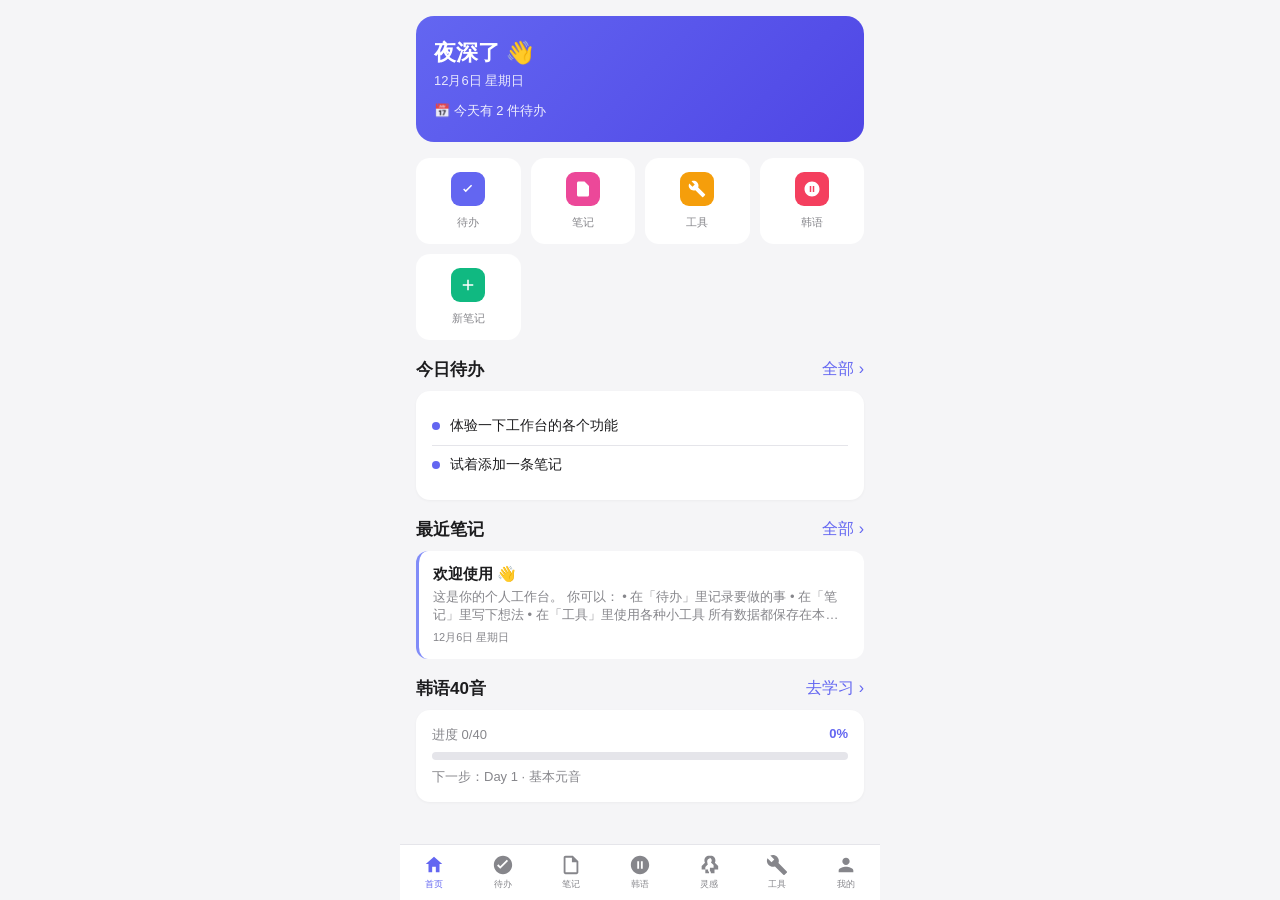
==== app-hub/index.html @ fc757495 "feat: 工作台+韩语40音+灵感" ====
<!DOCTYPE html>
<html lang="zh-CN">
<head>
  <meta charset="UTF-8">
  <meta name="viewport" content="width=device-width, initial-scale=1.0, maximum-scale=1.0, user-scalable=no, viewport-fit=cover">
  <meta name="apple-mobile-web-app-capable" content="yes">
  <meta name="apple-mobile-web-app-status-bar-style" content="black-translucent">
  <meta name="theme-color" content="#6366f1">
  <title>我的工作台</title>
  <link rel="stylesheet" href="styles.css?v=2">
  <link rel="preconnect" href="https://fonts.googleapis.com">
</head>
<body>
  <div id="app">
    <!-- 状态栏占位 -->
    <div class="statusbar-safe"></div>

    <!-- 主内容区 -->
    <main class="content" id="content">
      <!-- 各个 Tab 页面会在这里渲染 -->
    </main>

    <!-- 底部 Tab 栏 -->
    <nav class="tabbar" id="tabbar">
      <button class="tab-item active" data-tab="home">
        <svg viewBox="0 0 24 24" class="tab-icon"><path fill="currentColor" d="M12 3l9 8h-3v9h-4v-6h-4v6H6v-9H3l9-8z"/></svg>
        <span>首页</span>
      </button>
      <button class="tab-item" data-tab="todo">
        <svg viewBox="0 0 24 24" class="tab-icon"><path fill="currentColor" d="M9 16.2l-3.5-3.5 1.4-1.4L9 13.4l7.1-7.1 1.4 1.4L9 16.2zM12 2C6.5 2 2 6.5 2 12s4.5 10 10 10 10-4.5 10-10S17.5 2 12 2z"/></svg>
        <span>待办</span>
      </button>
      <button class="tab-item" data-tab="notes">
        <svg viewBox="0 0 24 24" class="tab-icon"><path fill="currentColor" d="M14 2H6c-1.1 0-2 .9-2 2v16c0 1.1.9 2 2 2h12c1.1 0 2-.9 2-2V8l-6-6zm4 18H6V4h7v5h5v11z"/></svg>
        <span>笔记</span>
      </button>
      <button class="tab-item" data-tab="korean">
        <svg viewBox="0 0 24 24" class="tab-icon"><path fill="currentColor" d="M12 2C6.5 2 2 6.5 2 12s4.5 10 10 10 10-4.5 10-10S17.5 2 12 2zm-1 14H9V8h2v8zm4 0h-2V8h2v8z"/></svg>
        <span>韩语</span>
      </button>
      <button class="tab-item" data-tab="inspire">
        <svg viewBox="0 0 24 24" class="tab-icon"><path fill="currentColor" d="M12 2C9.24 2 7 4.24 7 7c0 .89.23 1.72.63 2.45L4 13.08V17h4v4h4v-2h2v2h4v-4h4v-3.92l-3.63-3.63c.4-.73.63-1.56.63-2.45 0-2.76-2.24-5-5-5zm0 2c1.66 0 3 1.34 3 3 0 .56-.15 1.08-.42 1.54l-.42.7 2.84 2.84V15h-4v4h-2v-2H8v-2.92l2.84-2.84-.42-.7C10.15 9.08 10 8.56 10 8c0-1.66 1.34-3 3-3z"/></svg>
        <span>灵感</span>
      </button>
      <button class="tab-item" data-tab="tools">
        <svg viewBox="0 0 24 24" class="tab-icon"><path fill="currentColor" d="M22.7 19l-9.1-9.1c.9-2.3.4-5-1.5-6.9-2-2-5-2.4-7.4-1.3L9 6 6 9 1.6 4.7C.4 7.1.9 10.1 2.9 12.1c1.9 1.9 4.6 2.4 6.9 1.5l9.1 9.1c.4.4 1 .4 1.4 0l2.3-2.3c.5-.4.5-1.1.1-1.4z"/></svg>
        <span>工具</span>
      </button>
      <button class="tab-item" data-tab="me">
        <svg viewBox="0 0 24 24" class="tab-icon"><path fill="currentColor" d="M12 12c2.2 0 4-1.8 4-4s-1.8-4-4-4-4 1.8-4 4 1.8 4 4 4zm0 2c-2.7 0-8 1.3-8 4v2h16v-2c0-2.7-5.3-4-8-4z"/></svg>
        <span>我的</span>
      </button>
    </nav>

    <!-- 底部安全区 -->
    <div class="home-indicator"></div>
  </div>

  <!-- 全局 toast -->
  <div class="toast" id="toast"></div>

  <script src="hangul-data.js?v=3"></script>
  <script src="inspire-data.js"></script>
  <script src="app.js?v=3"></script>
</body>
</html>
---- app-hub/styles.css ----
/* ===== 全局重置 ===== */
* {
  margin: 0;
  padding: 0;
  box-sizing: border-box;
  -webkit-tap-highlight-color: transparent;
}

:root {
  --primary: #6366f1;
  --primary-light: #818cf8;
  --primary-dark: #4f46e5;
  --bg: #f5f5f7;
  --card: #ffffff;
  --text: #1d1d1f;
  --text-secondary: #86868b;
  --border: #e5e5ea;
  --danger: #ff3b30;
  --success: #34c759;
  --warning: #ff9500;
  --tabbar-h: 56px;
  --safe-top: env(safe-area-inset-top, 0px);
  --safe-bottom: env(safe-area-inset-bottom, 0px);
}

html, body {
  height: 100%;
  font-family: -apple-system, BlinkMacSystemFont, "PingFang SC", "Helvetica Neue", "Segoe UI", Roboto, sans-serif;
  font-size: 16px;
  color: var(--text);
  background: var(--bg);
  overflow: hidden;
  -webkit-font-smoothing: antialiased;
}

#app {
  display: flex;
  flex-direction: column;
  height: 100vh;
  height: 100dvh;
  max-width: 480px;
  margin: 0 auto;
  background: var(--bg);
  position: relative;
}

/* ===== 状态栏占位 ===== */
.statusbar-safe {
  height: var(--safe-top);
  background: var(--primary);
  flex-shrink: 0;
}

/* ===== 主内容区 ===== */
.content {
  flex: 1;
  overflow-y: auto;
  overflow-x: hidden;
  -webkit-overflow-scrolling: touch;
  padding-bottom: calc(var(--tabbar-h) + var(--safe-bottom) + 8px);
}

.content::-webkit-scrollbar { display: none; }

/* 页面通用 */
.page { padding: 16px; display: none; animation: fadeIn .25s ease; }
.page.active { display: block; }

@keyframes fadeIn {
  from { opacity: 0; transform: translateY(6px); }
  to { opacity: 1; transform: translateY(0); }
}

.page-title {
  font-size: 28px;
  font-weight: 700;
  margin-bottom: 4px;
  letter-spacing: -0.5px;
}
.page-subtitle {
  font-size: 14px;
  color: var(--text-secondary);
  margin-bottom: 20px;
}

/* ===== 卡片 ===== */
.card {
  background: var(--card);
  border-radius: 14px;
  padding: 16px;
  margin-bottom: 12px;
  box-shadow: 0 1px 3px rgba(0,0,0,0.04);
}

/* ===== 首页 ===== */
.greeting-card {
  background: linear-gradient(135deg, var(--primary) 0%, var(--primary-dark) 100%);
  color: #fff;
  border-radius: 18px;
  padding: 22px 18px;
  margin-bottom: 16px;
}
.greeting-card .hello { font-size: 22px; font-weight: 700; margin-bottom: 4px; }
.greeting-card .date { font-size: 13px; opacity: .85; }
.greeting-card .weather { margin-top: 12px; font-size: 13px; opacity: .9; display: flex; align-items: center; gap: 6px; }

.quick-grid {
  display: grid;
  grid-template-columns: repeat(4, 1fr);
  gap: 10px;
  margin-bottom: 16px;
}
.quick-item {
  background: var(--card);
  border-radius: 14px;
  padding: 14px 6px;
  text-align: center;
  cursor: pointer;
  transition: transform .12s;
  border: none;
  font: inherit;
  color: var(--text);
}
.quick-item:active { transform: scale(.94); }
.quick-item .qi-icon {
  width: 34px; height: 34px;
  border-radius: 9px;
  display: flex; align-items: center; justify-content: center;
  margin: 0 auto 6px;
  color: #fff;
}
.quick-item .qi-icon svg { width: 18px; height: 18px; fill: currentColor; }
.quick-item span { font-size: 11px; color: var(--text-secondary); }

.section-header {
  display: flex; justify-content: space-between; align-items: center;
  margin: 18px 0 10px;
}
.section-header h3 { font-size: 17px; font-weight: 600; }
.section-header .more { font-size: 13px; color: var(--primary); background: none; border: none; font: inherit; }

/* 待办列表预览 */
.todo-preview-item {
  display: flex; align-items: center; gap: 10px;
  padding: 10px 0;
  border-bottom: 1px solid var(--border);
}
.todo-preview-item:last-child { border-bottom: none; }
.todo-preview-item .dot { width: 8px; height: 8px; border-radius: 50%; background: var(--primary); flex-shrink: 0; }
.todo-preview-item.done .dot { background: var(--success); }
.todo-preview-item .txt { flex: 1; font-size: 14px; }
.todo-preview-item.done .txt { color: var(--text-secondary); text-decoration: line-through; }

/* ===== 待办页 ===== */
.todo-input-row {
  display: flex; gap: 8px; margin-bottom: 14px;
}
.todo-input-row input {
  flex: 1;
  border: 1.5px solid var(--border);
  border-radius: 10px;
  padding: 11px 14px;
  font-size: 15px;
  font-family: inherit;
  background: var(--card);
  color: var(--text);
  outline: none;
  transition: border-color .2s;
}
.todo-input-row input:focus { border-color: var(--primary); }
.todo-input-row button {
  background: var(--primary); color: #fff;
  border: none; border-radius: 10px;
  padding: 0 18px; font-size: 15px; font-weight: 600;
  font-family: inherit; cursor: pointer;
}
.todo-input-row button:active { background: var(--primary-dark); }

.todo-list { list-style: none; }
.todo-item {
  display: flex; align-items: center; gap: 12px;
  background: var(--card);
  border-radius: 12px;
  padding: 13px 14px;
  margin-bottom: 8px;
  animation: slideIn .2s ease;
}
@keyframes slideIn { from { opacity: 0; transform: translateX(-8px); } to { opacity: 1; transform: translateX(0); } }
.todo-item .check {
  width: 22px; height: 22px;
  border: 2px solid var(--border);
  border-radius: 50%;
  flex-shrink: 0;
  cursor: pointer;
  display: flex; align-items: center; justify-content: center;
  transition: all .2s;
}
.todo-item .check.done {
  background: var(--success); border-color: var(--success);
}
.todo-item .check.done svg { width: 12px; height: 12px; fill: #fff; }
.todo-item .check:not(.done) svg { display: none; }
.todo-item .todo-text { flex: 1; font-size: 15px; line-height: 1.4; }
.todo-item.done .todo-text { color: var(--text-secondary); text-decoration: line-through; }
.todo-item .del {
  background: none; border: none; color: var(--danger);
  font-size: 20px; cursor: pointer; padding: 4px 8px;
  opacity: 0; transition: opacity .2s;
}
.todo-item:active .del, .todo-item:hover .del { opacity: .7; }

.todo-empty {
  text-align: center; padding: 60px 20px; color: var(--text-secondary);
}
.todo-empty svg { width: 56px; height: 56px; fill: var(--border); margin-bottom: 12px; }

.todo-filter {
  display: flex; gap: 8px; margin-bottom: 14px; overflow-x: auto;
}
.todo-filter button {
  background: var(--card); border: 1px solid var(--border);
  border-radius: 16px; padding: 6px 14px; font-size: 13px;
  font-family: inherit; color: var(--text-secondary); white-space: nowrap; cursor: pointer;
}
.todo-filter button.active { background: var(--primary); color: #fff; border-color: var(--primary); }

/* ===== 笔记页 ===== */
.note-new {
  width: 100%; background: var(--primary); color: #fff;
  border: none; border-radius: 12px; padding: 13px;
  font-size: 15px; font-weight: 600; font-family: inherit;
  margin-bottom: 14px; cursor: pointer;
}
.note-new:active { background: var(--primary-dark); }

.note-item {
  background: var(--card); border-radius: 12px;
  padding: 14px; margin-bottom: 10px; cursor: pointer;
  border-left: 3px solid var(--primary-light);
}
.note-item .note-title { font-size: 15px; font-weight: 600; margin-bottom: 4px; }
.note-item .note-preview { font-size: 13px; color: var(--text-secondary); line-height: 1.4;
  display: -webkit-box; -webkit-line-clamp: 2; -webkit-box-orient: vertical; overflow: hidden; }
.note-item .note-date { font-size: 11px; color: var(--text-secondary); margin-top: 6px; }

/* 笔记编辑弹层 */
.modal-mask {
  position: fixed; inset: 0; background: rgba(0,0,0,.4);
  display: none; align-items: flex-end; justify-content: center;
  z-index: 100;
}
.modal-mask.show { display: flex; }
.modal {
  background: var(--card); width: 100%; max-width: 480px;
  border-radius: 18px 18px 0 0; padding: 18px;
  padding-bottom: calc(18px + var(--safe-bottom));
  animation: slideUp .25s ease;
}
@keyframes slideUp { from { transform: translateY(100%); } to { transform: translateY(0); } }
.modal-handle { width: 36px; height: 4px; background: var(--border); border-radius: 2px; margin: 0 auto 14px; }
.modal h3 { font-size: 17px; margin-bottom: 12px; text-align: center; }
.modal input, .modal textarea {
  width: 100%; border: 1.5px solid var(--border); border-radius: 10px;
  padding: 11px 14px; font-size: 15px; font-family: inherit;
  margin-bottom: 10px; background: var(--bg); color: var(--text); outline: none;
  resize: none;
}
.modal input:focus, .modal textarea:focus { border-color: var(--primary); }
.modal textarea { min-height: 140px; line-height: 1.5; }
.modal-actions { display: flex; gap: 10px; margin-top: 6px; }
.modal-actions button {
  flex: 1; padding: 12px; border-radius: 10px; font-size: 15px;
  font-weight: 600; font-family: inherit; cursor: pointer; border: none;
}
.btn-cancel { background: var(--bg); color: var(--text-secondary); }
.btn-save { background: var(--primary); color: #fff; }

/* ===== 工具页 ===== */
.tool-grid {
  display: grid; grid-template-columns: repeat(2, 1fr); gap: 12px;
}
.tool-card {
  background: var(--card); border-radius: 14px; padding: 18px 14px;
  text-align: center; cursor: pointer; transition: transform .12s;
  border: none; font: inherit; color: var(--text);
}
.tool-card:active { transform: scale(.95); }
.tool-card .tc-icon {
  width: 44px; height: 44px; border-radius: 12px;
  margin: 0 auto 10px; display: flex; align-items: center; justify-content: center;
  color: #fff;
}
.tool-card .tc-icon svg { width: 22px; height: 22px; fill: currentColor; }
.tool-card .tc-name { font-size: 14px; font-weight: 600; margin-bottom: 2px; }
.tool-card .tc-desc { font-size: 11px; color: var(--text-secondary); }

/* 工具结果展示 */
.tool-result {
  background: var(--card); border-radius: 12px; padding: 16px;
  margin-top: 14px; font-size: 14px; line-height: 1.6; white-space: pre-wrap;
  display: none;
}
.tool-result.show { display: block; }

/* ===== 我的页 ===== */
.profile-card {
  display: flex; align-items: center; gap: 14px;
  background: linear-gradient(135deg, var(--primary) 0%, var(--primary-dark) 100%);
  color: #fff; border-radius: 18px; padding: 20px; margin-bottom: 16px;
}
.avatar {
  width: 56px; height: 56px; border-radius: 50%;
  background: rgba(255,255,255,.25); display: flex; align-items: center; justify-content: center;
  font-size: 24px; font-weight: 700;
}
.profile-info .name { font-size: 18px; font-weight: 700; }
.profile-info .sub { font-size: 12px; opacity: .85; margin-top: 2px; }

.stats-row { display: flex; gap: 10px; margin-bottom: 16px; }
.stat-card {
  flex: 1; background: var(--card); border-radius: 14px; padding: 14px; text-align: center;
}
.stat-card .num { font-size: 24px; font-weight: 700; color: var(--primary); }
.stat-card .label { font-size: 12px; color: var(--text-secondary); margin-top: 2px; }

.menu-list { background: var(--card); border-radius: 14px; overflow: hidden; }
.menu-item {
  display: flex; align-items: center; gap: 12px;
  padding: 14px 16px; border-bottom: 1px solid var(--border);
  cursor: pointer; font-size: 15px;
}
.menu-item:last-child { border-bottom: none; }
.menu-item:active { background: var(--bg); }
.menu-item .mi-icon { width: 28px; height: 28px; border-radius: 7px; display: flex; align-items: center; justify-content: center; color: #fff; }
.menu-item .mi-icon svg { width: 15px; height: 15px; fill: currentColor; }
.menu-item .mi-text { flex: 1; }
.menu-item .mi-arrow { color: var(--text-secondary); font-size: 18px; }

/* ===== 底部 Tab 栏 ===== */
.tabbar {
  display: flex;
  height: var(--tabbar-h);
  background: rgba(255,255,255,.92);
  backdrop-filter: blur(20px);
  -webkit-backdrop-filter: blur(20px);
  border-top: 0.5px solid var(--border);
  flex-shrink: 0;
  position: relative;
  z-index: 10;
}
.tab-item {
  flex: 1;
  display: flex; flex-direction: column; align-items: center; justify-content: center;
  gap: 2px;
  background: none; border: none;
  color: var(--text-secondary);
  cursor: pointer;
  font-family: inherit;
  transition: color .15s;
}
.tab-item .tab-icon { width: 22px; height: 22px; fill: currentColor; }
.tab-item span { font-size: 9px; }
.tab-item.active { color: var(--primary); }

.home-indicator { height: var(--safe-bottom); background: rgba(255,255,255,.92); flex-shrink: 0; }

/* ===== Toast ===== */
.toast {
  position: fixed; bottom: calc(var(--tabbar-h) + var(--safe-bottom) + 24px);
  left: 50%; transform: translateX(-50%) translateY(20px);
  background: rgba(0,0,0,.78); color: #fff;
  padding: 10px 20px; border-radius: 20px;
  font-size: 14px; opacity: 0; pointer-events: none;
  transition: all .25s; z-index: 200;
  max-width: 80%; text-align: center;
}
.toast.show { opacity: 1; transform: translateX(-50%) translateY(0); }

/* 颜色辅助 */
.bg-indigo { background: #6366f1; }
.bg-pink { background: #ec4899; }
.bg-green { background: #10b981; }
.bg-orange { background: #f59e0b; }
.bg-blue { background: #3b82f6; }
.bg-purple { background: #8b5cf6; }
.bg-cyan { background: #06b6d4; }
.bg-red { background: #ef4444; }
.bg-teal { background: #14b8a6; }
.bg-rose { background: #f43f5e; }

/* ===== 韩语学习页 ===== */
.kr-overview {
  background: linear-gradient(135deg, #f43f5e 0%, #be123c 100%);
  color: #fff; border-radius: 18px; padding: 22px 18px; margin-bottom: 16px;
}
.kr-overview .kr-title { font-size: 22px; font-weight: 700; margin-bottom: 4px; }
.kr-overview .kr-sub { font-size: 13px; opacity: .85; margin-bottom: 14px; }
.kr-progress { background: rgba(255,255,255,.2); border-radius: 10px; height: 8px; overflow: hidden; margin-bottom: 6px; }
.kr-progress-bar { background: #fff; height: 100%; border-radius: 10px; transition: width .4s ease; }
.kr-progress-text { font-size: 12px; opacity: .9; display: flex; justify-content: space-between; }

.kr-day-list { display: flex; flex-direction: column; gap: 10px; }
.kr-day-card {
  background: var(--card); border-radius: 14px; padding: 14px 16px;
  display: flex; align-items: center; gap: 12px; cursor: pointer;
  transition: transform .12s; border: 1.5px solid transparent;
}
.kr-day-card:active { transform: scale(.98); }
.kr-day-card.done { border-color: var(--success); background: #f0fdf4; }
.kr-day-card.current { border-color: var(--primary); }
.kr-day-card.locked { opacity: .5; }
.kr-day-num {
  width: 40px; height: 40px; border-radius: 12px; flex-shrink: 0;
  display: flex; align-items: center; justify-content: center;
  font-size: 16px; font-weight: 700; color: #fff; background: var(--text-secondary);
}
.kr-day-card.done .kr-day-num { background: var(--success); }
.kr-day-card.current .kr-day-num { background: var(--primary); }
.kr-day-info { flex: 1; min-width: 0; }
.kr-day-info .kr-day-title { font-size: 15px; font-weight: 600; }
.kr-day-info .kr-day-meta { font-size: 12px; color: var(--text-secondary); margin-top: 2px; }
.kr-day-status { font-size: 20px; }

/* 字母卡片区 */
.kr-section-title { font-size: 17px; font-weight: 600; margin: 18px 0 12px; }
.kr-letters { display: grid; grid-template-columns: repeat(2, 1fr); gap: 10px; }
.kr-letter-card {
  background: var(--card); border-radius: 14px; padding: 16px 12px;
  text-align: center; position: relative; cursor: pointer;
  transition: transform .12s; border: 1.5px solid transparent;
}
.kr-letter-card:active { transform: scale(.95); }
.kr-letter-card.flipped { background: linear-gradient(135deg, #f43f5e 0%, #be123c 100%); color: #fff; }
.kr-letter-card.flipped .kr-lc-sound,
.kr-letter-card.flipped .kr-lc-roman,
.kr-letter-card.flipped .kr-lc-ex { color: rgba(255,255,255,.9); }
.kr-lc-letter { font-size: 40px; font-weight: 700; line-height: 1; margin-bottom: 6px; }
.kr-lc-sound { font-size: 13px; color: var(--text-secondary); }
.kr-lc-roman { font-size: 12px; color: var(--primary); font-weight: 600; margin-top: 2px; }
.kr-lc-ex { font-size: 11px; color: var(--text-secondary); margin-top: 6px; line-height: 1.3; }
.kr-lc-zh { font-size: 16px; font-weight: 700; color: #fef08a; margin-top: 4px; }
.kr-lc-tip { font-size: 11px; color: rgba(255,255,255,.75); margin-top: 4px; line-height: 1.35; padding: 0 2px; }
.kr-lc-type { position: absolute; top: 6px; right: 8px; font-size: 9px; color: var(--text-secondary); background: var(--bg); padding: 1px 6px; border-radius: 8px; }

.kr-tip {
  background: #fff7ed; border-left: 3px solid #f59e0b;
  border-radius: 8px; padding: 12px 14px; margin-bottom: 14px;
  font-size: 13px; line-height: 1.5; color: #92400e;
}

.kr-practice-list { display: flex; flex-direction: column; gap: 8px; }
.kr-practice-item {
  background: var(--card); border-radius: 12px; padding: 14px;
  display: flex; align-items: center; gap: 14px;
}
.kr-practice-item .kr-pw { font-size: 28px; font-weight: 700; min-width: 80px; }
.kr-practice-item .kr-pi { flex: 1; }
.kr-practice-item .kr-pr { font-size: 13px; color: var(--primary); font-weight: 600; }
.kr-practice-item .kr-pm { font-size: 12px; color: var(--text-secondary); margin-top: 2px; }

.kr-complete-btn {
  width: 100%; background: var(--success); color: #fff;
  border: none; border-radius: 12px; padding: 14px;
  font-size: 15px; font-weight: 600; font-family: inherit;
  margin-top: 16px; cursor: pointer;
}
.kr-complete-btn:active { background: #059669; }
.kr-complete-btn:disabled { background: var(--border); color: var(--text-secondary); cursor: not-allowed; }

.kr-back {
  background: none; border: none; color: var(--primary);
  font-size: 14px; font-family: inherit; margin-bottom: 12px; cursor: pointer;
  display: flex; align-items: center; gap: 4px;
}

.kr-quiz { background: var(--card); border-radius: 14px; padding: 18px; margin-top: 14px; }
.kr-quiz-q { font-size: 15px; margin-bottom: 14px; text-align: center; }
.kr-quiz-letter { font-size: 56px; font-weight: 700; text-align: center; color: var(--primary); margin: 8px 0 18px; }
.kr-quiz-options { display: grid; grid-template-columns: 1fr 1fr; gap: 8px; }
.kr-quiz-opt {
  background: var(--bg); border: 1.5px solid var(--border); border-radius: 10px;
  padding: 12px; font-size: 14px; font-family: inherit; cursor: pointer;
  transition: all .15s;
}
.kr-quiz-opt:active { transform: scale(.96); }
.kr-quiz-opt.correct { background: #f0fdf4; border-color: var(--success); color: var(--success); }
.kr-quiz-opt.wrong { background: #fef2f2; border-color: var(--danger); color: var(--danger); }

/* 字母卡内朗读按钮 */
.kr-card-speak {
  background: rgba(255,255,255,.25);
  border: 1px solid rgba(255,255,255,.4);
  color: #fff;
  border-radius: 14px;
  padding: 5px 12px;
  font-size: 12px;
  font-family: inherit;
  margin-top: 8px;
  cursor: pointer;
}
.kr-card-speak:active { transform: scale(.92); }

/* 练习词朗读按钮 */
.kr-play-btn {
  background: var(--bg);
  border: none;
  border-radius: 50%;
  width: 38px; height: 38px;
  font-size: 18px;
  cursor: pointer;
  flex-shrink: 0;
  transition: transform .12s;
}
.kr-play-btn:active { transform: scale(.88); background: var(--primary); color: #fff; }

.kr-quiz-play {
  background: var(--primary) !important;
  color: #fff !important;
}
.kr-quiz-play:active { transform: scale(.9); }

/* ===== 跟读录音对比 ===== */
.kr-card-actions {
  display: flex; gap: 4px; justify-content: center; margin-top: 8px;
}
.kr-card-actions .kr-card-speak,
.kr-card-actions .kr-card-rec,
.kr-card-actions .kr-card-raw {
  background: rgba(255,255,255,.25);
  border: 1px solid rgba(255,255,255,.4);
  color: #fff;
  border-radius: 12px;
  padding: 5px 4px;
  font-size: 10px;
  font-family: inherit;
  cursor: pointer;
  flex: 1;
}
.kr-card-actions .kr-card-speak:active,
.kr-card-actions .kr-card-rec:active,
.kr-card-actions .kr-card-raw:active { transform: scale(.92); }

.kr-practice-actions { display: flex; gap: 6px; flex-shrink: 0; }
.kr-rec-sm { background: #fef2f2 !important; }
.kr-rec-sm:active { background: var(--danger) !important; color: #fff !important; }

/* 录音面板 */
.rec-panel { max-height: 85vh; overflow-y: auto; }

.rec-letter-display {
  display: flex; align-items: center; gap: 16px;
  background: linear-gradient(135deg, #f43f5e 0%, #be123c 100%);
  color: #fff; border-radius: 14px; padding: 16px; margin-bottom: 14px;
}
.rec-letter-big { font-size: 48px; font-weight: 700; line-height: 1; }
.rec-letter-info { flex: 1; }
.rec-letter-info .rec-roman { font-size: 15px; font-weight: 600; opacity: .95; }
.rec-letter-info .rec-sound { font-size: 13px; opacity: .85; margin: 2px 0; }
.rec-letter-info .rec-ex { font-size: 12px; opacity: .75; }

.rec-wave-wrap {
  background: #1e1b4b; border-radius: 12px; padding: 8px;
  margin-bottom: 14px; min-height: 96px;
  display: flex; flex-direction: column; align-items: center; justify-content: center;
  position: relative;
}
.rec-wave-wrap canvas { width: 100%; max-width: 280px; height: 80px; border-radius: 8px; }
.rec-wave-placeholder {
  position: absolute; color: #818cf8; font-size: 13px;
}

.rec-controls { display: flex; gap: 8px; flex-wrap: wrap; margin-bottom: 12px; }
.rec-btn {
  flex: 1; min-width: 72px;
  border: none; border-radius: 10px; padding: 10px 6px;
  font-size: 13px; font-weight: 600; font-family: inherit; cursor: pointer;
  transition: transform .12s;
}
.rec-btn:active { transform: scale(.96); }
.rec-btn-primary { background: var(--primary); color: #fff; }
.rec-btn-danger { background: var(--danger); color: #fff; width: 100%; flex: none; }
.rec-btn-ghost { background: var(--bg); color: var(--text); border: 1.5px solid var(--border); }

.rec-tip {
  background: #eff6ff; border-left: 3px solid #3b82f6;
  border-radius: 8px; padding: 10px 12px; margin-bottom: 12px;
  font-size: 12px; line-height: 1.5; color: #1e40af;
}

/* ===== 灵感页 ===== */
.inspire-concept-card {
  background: linear-gradient(135deg, #7c3aed 0%, #ec4899 100%);
  color: #fff; border-radius: 18px; padding: 20px 18px; margin-bottom: 16px;
}
.inspire-concept-label { font-size: 12px; opacity: .85; margin-bottom: 6px; }
.inspire-concept-title { font-size: 22px; font-weight: 700; margin-bottom: 8px; }
.inspire-concept-desc { font-size: 13px; line-height: 1.6; opacity: .95; }

.inspire-art-card {
  background: var(--card); border-radius: 14px; overflow: hidden;
  margin-bottom: 12px; box-shadow: 0 1px 3px rgba(0,0,0,.06);
}
.inspire-art-card img { width: 100%; display: block; max-height: 300px; object-fit: cover; background: #f3f4f6; }
.inspire-art-info { padding: 12px 14px; }
.inspire-art-title { font-size: 15px; font-weight: 600; margin-bottom: 2px; }
.inspire-art-artist { font-size: 12px; color: var(--text-secondary); line-height: 1.4; }
.inspire-art-meta { font-size: 11px; color: var(--text-secondary); margin-top: 4px; }

.inspire-photo-card {
  background: var(--card); border-radius: 14px; overflow: hidden;
  margin-bottom: 16px; box-shadow: 0 1px 3px rgba(0,0,0,.06);
}
.inspire-photo-info { padding: 10px 14px; font-size: 12px; color: var(--text-secondary); }

.inspire-sites { display: flex; flex-direction: column; gap: 8px; }
.inspire-site-card {
  display: flex; align-items: center; gap: 12px;
  background: var(--card); border-radius: 12px; padding: 12px 14px;
  text-decoration: none; color: var(--text); transition: transform .12s;
}
.inspire-site-card:active { transform: scale(.98); }
.inspire-site-icon {
  width: 38px; height: 38px; border-radius: 10px; flex-shrink: 0;
  display: flex; align-items: center; justify-content: center;
  color: #fff; font-size: 16px; font-weight: 700;
}
.inspire-site-info { flex: 1; min-width: 0; }
.inspire-site-name { font-size: 14px; font-weight: 600; }
.inspire-site-desc { font-size: 12px; color: var(--text-secondary); margin-top: 1px; }
.inspire-site-cat { font-size: 10px; color: var(--text-secondary); background: var(--bg); padding: 3px 8px; border-radius: 8px; flex-shrink: 0; }

.inspire-tip-card {
  background: #fdf4ff; border-left: 3px solid #a855f7;
  border-radius: 8px; padding: 12px 14px; margin-top: 16px;
  font-size: 13px; line-height: 1.7; color: #6b21a8;
}
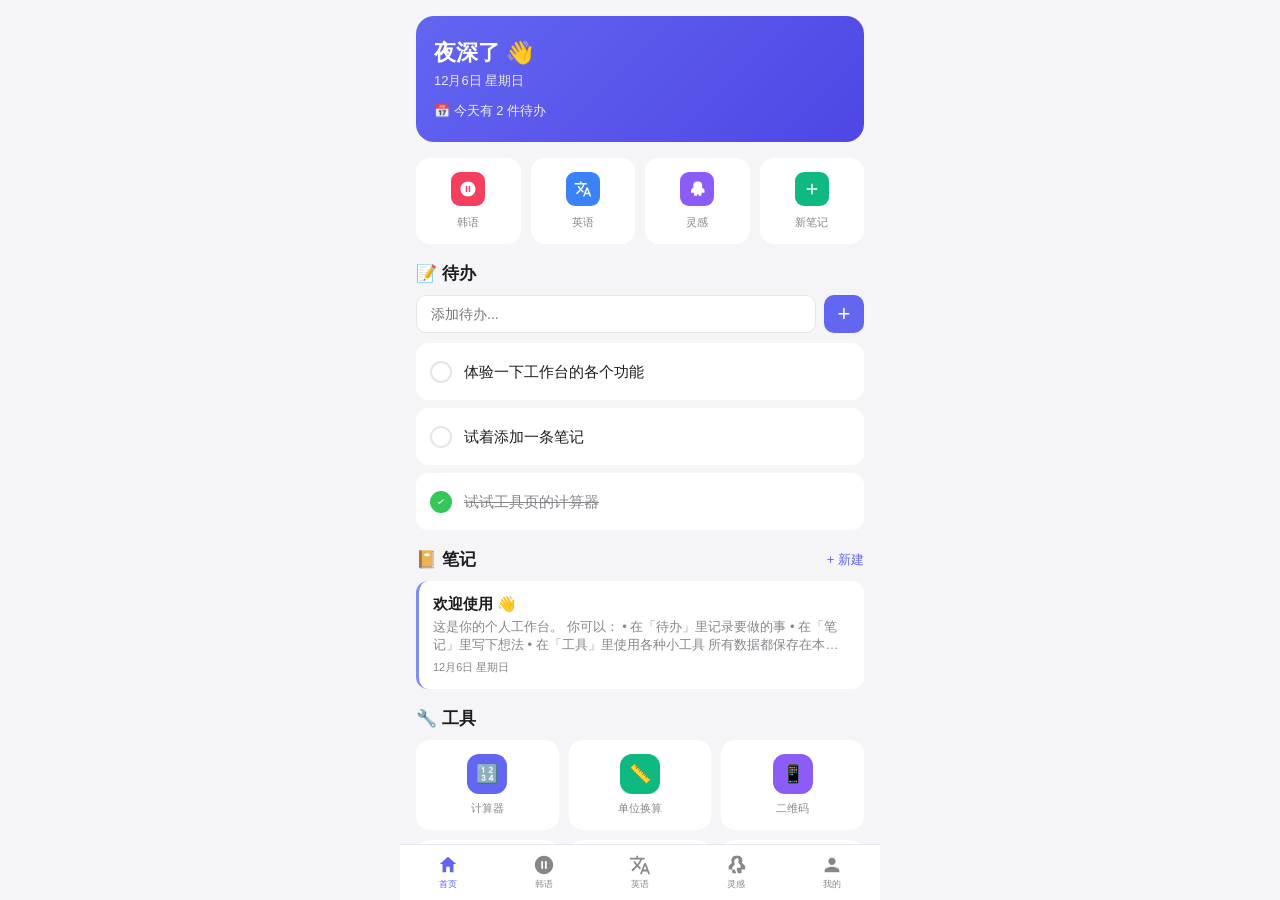
==== commit 5e732209: "refactor: 合并待办/笔记/工具到首页，精简为5个Tab" ====
--- a/app-hub/index.html
+++ b/app-hub/index.html
@@ -26,27 +26,19 @@
         <svg viewBox="0 0 24 24" class="tab-icon"><path fill="currentColor" d="M12 3l9 8h-3v9h-4v-6h-4v6H6v-9H3l9-8z"/></svg>
         <span>首页</span>
       </button>
-      <button class="tab-item" data-tab="todo">
-        <svg viewBox="0 0 24 24" class="tab-icon"><path fill="currentColor" d="M9 16.2l-3.5-3.5 1.4-1.4L9 13.4l7.1-7.1 1.4 1.4L9 16.2zM12 2C6.5 2 2 6.5 2 12s4.5 10 10 10 10-4.5 10-10S17.5 2 12 2z"/></svg>
-        <span>待办</span>
-      </button>
-      <button class="tab-item" data-tab="notes">
-        <svg viewBox="0 0 24 24" class="tab-icon"><path fill="currentColor" d="M14 2H6c-1.1 0-2 .9-2 2v16c0 1.1.9 2 2 2h12c1.1 0 2-.9 2-2V8l-6-6zm4 18H6V4h7v5h5v11z"/></svg>
-        <span>笔记</span>
-      </button>
-      <button class="tab-item" data-tab="korean">
+<button class="tab-item" data-tab="korean">
         <svg viewBox="0 0 24 24" class="tab-icon"><path fill="currentColor" d="M12 2C6.5 2 2 6.5 2 12s4.5 10 10 10 10-4.5 10-10S17.5 2 12 2zm-1 14H9V8h2v8zm4 0h-2V8h2v8z"/></svg>
         <span>韩语</span>
+      </button>
+      <button class="tab-item" data-tab="english">
+        <svg viewBox="0 0 24 24" class="tab-icon"><path fill="currentColor" d="M12.87 15.07l-2.54-2.51.03-.03c1.74-1.94 2.98-4.17 3.71-6.53H17V4h-7V2H8v2H1v1.99h11.17C11.5 7.92 10.44 9.75 9 11.35 8.07 10.32 7.3 9.19 6.69 8h-2c.73 1.63 1.73 3.17 2.98 4.56l-5.09 5.02L4 19l5-5 3.11 3.11.76-2.04zM18.5 10h-2L12 22h2l1.12-3h4.75L21 22h2l-4.5-12zm-2.62 7l1.62-4.33L19.12 17h-3.24z"/></svg>
+        <span>英语</span>
       </button>
       <button class="tab-item" data-tab="inspire">
         <svg viewBox="0 0 24 24" class="tab-icon"><path fill="currentColor" d="M12 2C9.24 2 7 4.24 7 7c0 .89.23 1.72.63 2.45L4 13.08V17h4v4h4v-2h2v2h4v-4h4v-3.92l-3.63-3.63c.4-.73.63-1.56.63-2.45 0-2.76-2.24-5-5-5zm0 2c1.66 0 3 1.34 3 3 0 .56-.15 1.08-.42 1.54l-.42.7 2.84 2.84V15h-4v4h-2v-2H8v-2.92l2.84-2.84-.42-.7C10.15 9.08 10 8.56 10 8c0-1.66 1.34-3 3-3z"/></svg>
         <span>灵感</span>
       </button>
-      <button class="tab-item" data-tab="tools">
-        <svg viewBox="0 0 24 24" class="tab-icon"><path fill="currentColor" d="M22.7 19l-9.1-9.1c.9-2.3.4-5-1.5-6.9-2-2-5-2.4-7.4-1.3L9 6 6 9 1.6 4.7C.4 7.1.9 10.1 2.9 12.1c1.9 1.9 4.6 2.4 6.9 1.5l9.1 9.1c.4.4 1 .4 1.4 0l2.3-2.3c.5-.4.5-1.1.1-1.4z"/></svg>
-        <span>工具</span>
-      </button>
-      <button class="tab-item" data-tab="me">
+<button class="tab-item" data-tab="me">
         <svg viewBox="0 0 24 24" class="tab-icon"><path fill="currentColor" d="M12 12c2.2 0 4-1.8 4-4s-1.8-4-4-4-4 1.8-4 4 1.8 4 4 4zm0 2c-2.7 0-8 1.3-8 4v2h16v-2c0-2.7-5.3-4-8-4z"/></svg>
         <span>我的</span>
       </button>
@@ -61,6 +53,7 @@
 
   <script src="hangul-data.js?v=3"></script>
   <script src="inspire-data.js"></script>
+  <script src="english-data.js"></script>
   <script src="app.js?v=3"></script>
 </body>
 </html>
--- a/app-hub/styles.css
+++ b/app-hub/styles.css
@@ -634,3 +634,102 @@
   border-radius: 8px; padding: 12px 14px; margin-top: 16px;
   font-size: 13px; line-height: 1.7; color: #6b21a8;
 }
+
+/* ===== 英语学习页 ===== */
+.en-overview {
+  background: linear-gradient(135deg, #2563eb 0%, #1d4ed8 100%);
+  color: #fff; border-radius: 18px; padding: 22px 18px; margin-bottom: 16px;
+}
+.en-overview .en-title { font-size: 22px; font-weight: 700; margin-bottom: 4px; }
+.en-overview .en-sub { font-size: 13px; opacity: .85; margin-bottom: 14px; }
+.en-progress { background: rgba(255,255,255,.2); border-radius: 10px; height: 8px; overflow: hidden; margin-bottom: 6px; }
+.en-progress-bar { background: #fff; height: 100%; border-radius: 10px; transition: width .4s; }
+.en-progress-text { font-size: 12px; opacity: .9; display: flex; justify-content: space-between; }
+
+.en-quick-grid { display: grid; grid-template-columns: repeat(3, 1fr); gap: 10px; margin-bottom: 16px; }
+.en-quick-card {
+  background: var(--card); border: none; border-radius: 14px; padding: 16px 8px;
+  text-align: center; cursor: pointer; font-family: inherit; transition: transform .12s;
+}
+.en-quick-card:active { transform: scale(.94); }
+.en-qc-icon { width: 40px; height: 40px; border-radius: 12px; margin: 0 auto 8px; display: flex; align-items: center; justify-content: center; font-size: 20px; }
+.en-qc-name { font-size: 13px; font-weight: 600; margin-bottom: 2px; }
+.en-qc-desc { font-size: 10px; color: var(--text-secondary); }
+
+.en-checkin-btn {
+  width: 100%; background: var(--primary); color: #fff; border: none;
+  border-radius: 12px; padding: 14px; font-size: 15px; font-weight: 600;
+  font-family: inherit; cursor: pointer; margin-bottom: 14px;
+}
+.en-checkin-btn:active { background: var(--primary-dark); }
+.en-checkin-btn.done { background: var(--success); }
+
+.en-tip-card {
+  background: #eff6ff; border-left: 3px solid #2563eb;
+  border-radius: 8px; padding: 12px 14px; font-size: 13px; line-height: 1.7; color: #1e40af;
+}
+
+.en-scene-card {
+  background: var(--card); border-radius: 14px; padding: 16px; margin-bottom: 12px;
+  border-left: 4px solid var(--primary);
+}
+.en-scene-label { font-size: 12px; color: var(--primary); font-weight: 600; margin-bottom: 8px; }
+.en-scene-en { font-size: 18px; font-weight: 600; line-height: 1.4; margin-bottom: 4px; }
+.en-scene-zh { font-size: 13px; color: var(--text-secondary); margin-bottom: 10px; }
+.en-scene-actions { display: flex; gap: 8px; }
+.en-play-btn, .en-rec-btn {
+  background: var(--bg); border: 1px solid var(--border); border-radius: 10px;
+  padding: 8px 14px; font-size: 13px; font-family: inherit; cursor: pointer; color: var(--text);
+}
+.en-play-btn:active { background: var(--primary); color: #fff; border-color: var(--primary); }
+.en-rec-btn:active { background: var(--danger); color: #fff; border-color: var(--danger); }
+
+.en-scene-nav { display: flex; gap: 10px; margin-top: 14px; }
+.en-nav-btn {
+  flex: 1; background: var(--card); border: 1px solid var(--border);
+  border-radius: 10px; padding: 12px; font-size: 14px; font-family: inherit; cursor: pointer;
+}
+.en-nav-btn:disabled { opacity: .4; }
+.en-nav-btn:active:not(:disabled) { background: var(--primary); color: #fff; border-color: var(--primary); }
+
+.en-word-card {
+  background: var(--card); border-radius: 12px; padding: 14px; margin-bottom: 10px;
+}
+.en-word-header { display: flex; justify-content: space-between; align-items: center; margin-bottom: 4px; }
+.en-word-en { font-size: 20px; font-weight: 700; color: var(--primary); }
+.en-word-play { background: var(--bg); border: none; border-radius: 50%; width: 32px; height: 32px; font-size: 14px; cursor: pointer; }
+.en-word-play:active { background: var(--primary); color: #fff; }
+.en-word-zh { font-size: 14px; color: var(--text); margin-bottom: 6px; }
+.en-word-example { font-size: 13px; color: var(--text-secondary); font-style: italic; background: var(--bg); padding: 8px 10px; border-radius: 8px; }
+
+.en-rec-text {
+  font-size: 18px; font-weight: 600; text-align: center; padding: 16px;
+  background: var(--bg); border-radius: 10px; margin-bottom: 14px; color: var(--primary);
+}
+
+/* 首页待办输入 */
+.home-todo-input { display: flex; gap: 8px; margin-bottom: 10px; }
+.home-todo-input input {
+  flex: 1; border: 1.5px solid var(--border); border-radius: 10px;
+  padding: 10px 14px; font-size: 14px; font-family: inherit; background: var(--card); outline: none;
+}
+.home-todo-input input:focus { border-color: var(--primary); }
+.home-todo-input button {
+  background: var(--primary); color: #fff; border: none; border-radius: 10px;
+  width: 40px; font-size: 22px; font-family: inherit; cursor: pointer;
+}
+
+/* 首页工具网格 */
+.home-tools-grid {
+  display: grid; grid-template-columns: repeat(3, 1fr); gap: 10px; margin-bottom: 12px;
+}
+.home-tool-card {
+  background: var(--card); border: none; border-radius: 14px; padding: 14px 6px;
+  text-align: center; cursor: pointer; font-family: inherit; transition: transform .12s;
+}
+.home-tool-card:active { transform: scale(.94); }
+.home-tool-icon {
+  width: 40px; height: 40px; border-radius: 12px; margin: 0 auto 6px;
+  display: flex; align-items: center; justify-content: center; font-size: 18px; color: #fff;
+}
+.home-tool-card span { font-size: 11px; color: var(--text-secondary); }
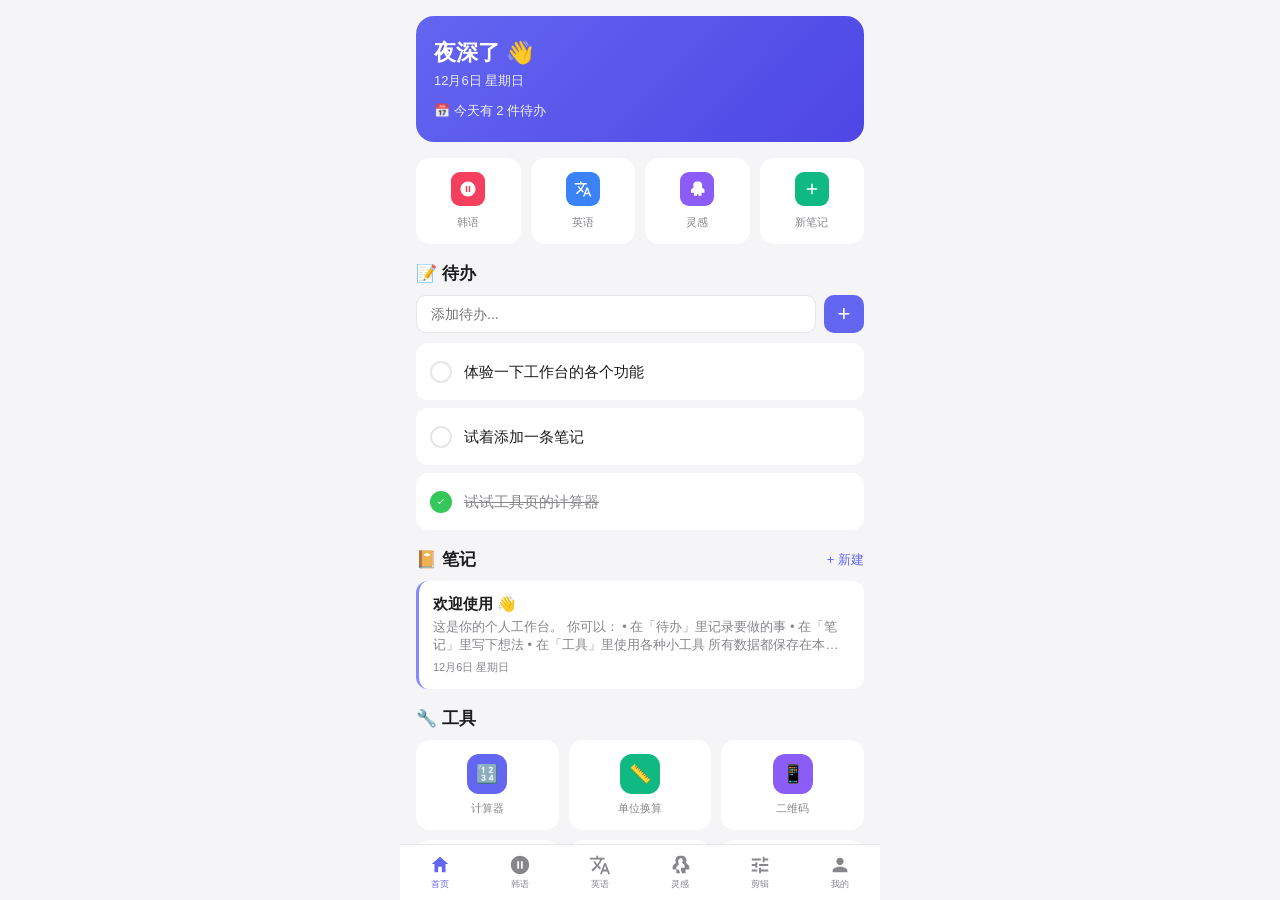
==== commit 976825e1: "fix: 修复剪辑Tab未显示的问题" ====
--- a/app-hub/index.html
+++ b/app-hub/index.html
@@ -38,6 +38,10 @@
         <svg viewBox="0 0 24 24" class="tab-icon"><path fill="currentColor" d="M12 2C9.24 2 7 4.24 7 7c0 .89.23 1.72.63 2.45L4 13.08V17h4v4h4v-2h2v2h4v-4h4v-3.92l-3.63-3.63c.4-.73.63-1.56.63-2.45 0-2.76-2.24-5-5-5zm0 2c1.66 0 3 1.34 3 3 0 .56-.15 1.08-.42 1.54l-.42.7 2.84 2.84V15h-4v4h-2v-2H8v-2.92l2.84-2.84-.42-.7C10.15 9.08 10 8.56 10 8c0-1.66 1.34-3 3-3z"/></svg>
         <span>灵感</span>
       </button>
+      <button class="tab-item" data-tab="edit">
+        <svg viewBox="0 0 24 24" class="tab-icon"><path fill="currentColor" d="M3 17v2h6v-2H3zM3 5v2h10V5H3zm10 16v-2h8v-2h-8v-2h-2v6h2zM7 9v2H3v2h4v2h2V9H7zm14 4v-2H11v2h10zm-6-4h2V7h4V5h-4V3h-2v6z"/></svg>
+        <span>剪辑</span>
+      </button>
 <button class="tab-item" data-tab="me">
         <svg viewBox="0 0 24 24" class="tab-icon"><path fill="currentColor" d="M12 12c2.2 0 4-1.8 4-4s-1.8-4-4-4-4 1.8-4 4 1.8 4 4 4zm0 2c-2.7 0-8 1.3-8 4v2h16v-2c0-2.7-5.3-4-8-4z"/></svg>
         <span>我的</span>
@@ -54,6 +58,7 @@
   <script src="hangul-data.js?v=3"></script>
   <script src="inspire-data.js"></script>
   <script src="english-data.js"></script>
+  <script src="edit-data.js"></script>
   <script src="app.js?v=3"></script>
 </body>
 </html>
--- a/app-hub/styles.css
+++ b/app-hub/styles.css
@@ -733,3 +733,54 @@
   display: flex; align-items: center; justify-content: center; font-size: 18px; color: #fff;
 }
 .home-tool-card span { font-size: 11px; color: var(--text-secondary); }
+
+/* ===== 剪辑学习页 ===== */
+.edit-overview {
+  background: linear-gradient(135deg, #f59e0b 0%, #d97706 100%);
+  color: #fff; border-radius: 18px; padding: 22px 18px; margin-bottom: 16px;
+}
+.edit-overview .edit-title { font-size: 22px; font-weight: 700; margin-bottom: 4px; }
+.edit-overview .edit-sub { font-size: 13px; opacity: .85; margin-bottom: 14px; }
+
+.edit-day-card {
+  background: var(--card); border-radius: 12px; padding: 14px; margin-bottom: 8px;
+  border-left: 4px solid var(--border); transition: border-color .2s;
+}
+.edit-day-card.done { border-left-color: var(--success); background: #f0fdf4; }
+.edit-day-header { display: flex; align-items: center; gap: 10px; }
+.edit-day-num {
+  width: 36px; height: 36px; border-radius: 10px; flex-shrink: 0;
+  display: flex; align-items: center; justify-content: center;
+  font-size: 13px; font-weight: 700; color: #fff; background: #f59e0b;
+}
+.edit-day-num.done { background: var(--success); }
+.edit-day-info { flex: 1; min-width: 0; }
+.edit-day-task { font-size: 14px; font-weight: 600; line-height: 1.3; }
+.edit-day-tip { font-size: 11px; color: var(--text-secondary); margin-top: 3px; line-height: 1.3; }
+.edit-day-btn {
+  background: #f59e0b; color: #fff; border: none; border-radius: 10px;
+  padding: 6px 12px; font-size: 12px; font-family: inherit; cursor: pointer; flex-shrink: 0;
+}
+.edit-day-btn.done { background: var(--success); }
+.edit-day-btn:active { transform: scale(.92); }
+
+.edit-skill-card {
+  display: flex; gap: 12px; background: var(--card); border-radius: 12px;
+  padding: 14px; margin-bottom: 10px;
+}
+.edit-skill-num {
+  width: 28px; height: 28px; border-radius: 8px; flex-shrink: 0;
+  display: flex; align-items: center; justify-content: center;
+  font-size: 13px; font-weight: 700; color: #fff; background: #f59e0b;
+}
+.edit-skill-body { flex: 1; }
+.edit-skill-title { font-size: 15px; font-weight: 600; margin-bottom: 4px; }
+.edit-skill-desc { font-size: 13px; color: var(--text-secondary); line-height: 1.5; }
+
+.edit-shortcut-list { display: flex; flex-direction: column; gap: 6px; margin-bottom: 14px; }
+.edit-shortcut-item {
+  display: flex; align-items: center; gap: 12px; background: var(--card);
+  border-radius: 10px; padding: 10px 14px;
+}
+.edit-sc-name { font-size: 14px; font-weight: 600; min-width: 80px; }
+.edit-sc-how { font-size: 13px; color: var(--text-secondary); }
